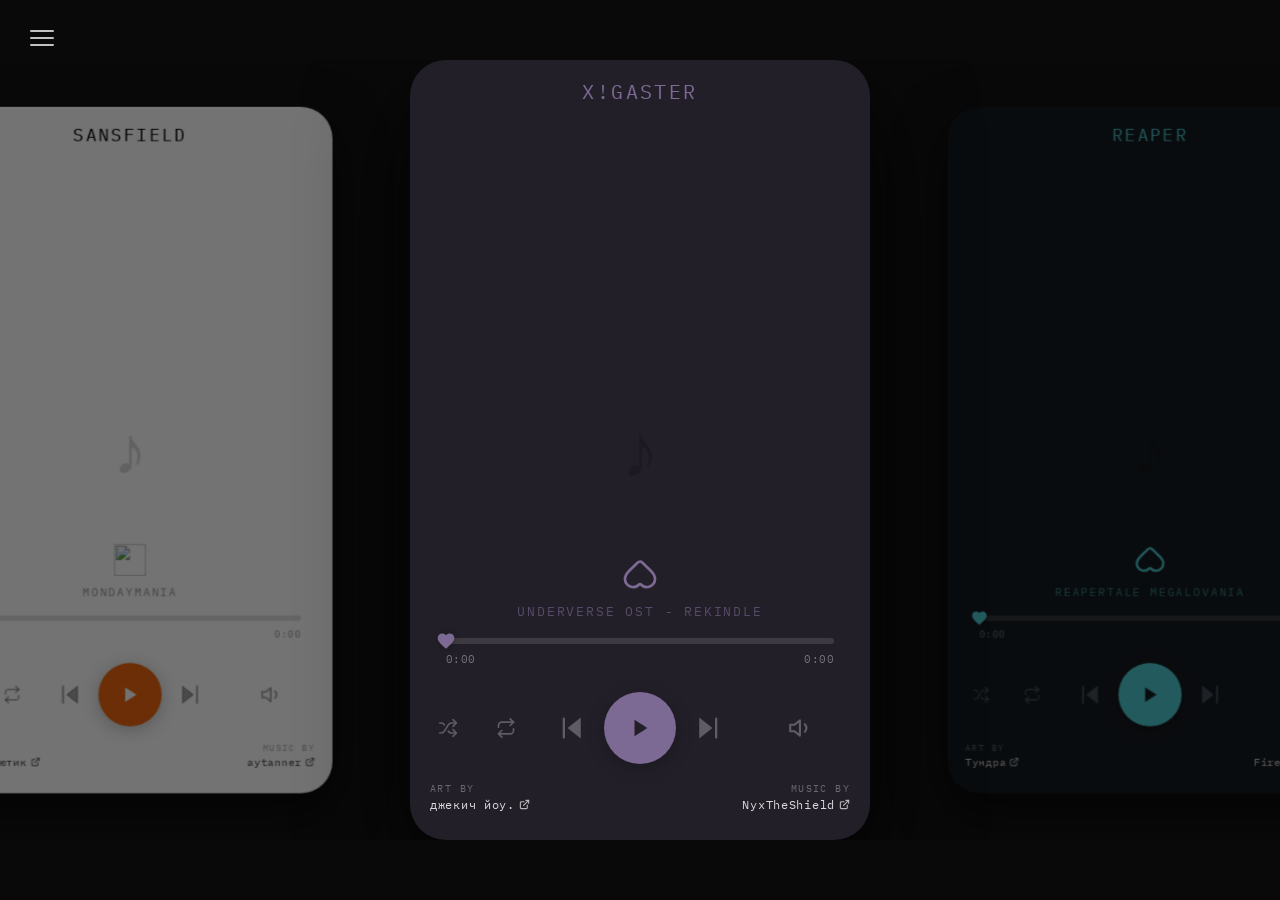
==== index.html @ 6d6ee274 "Add files via upload" ====
<!DOCTYPE html>
<html lang="ru">
<head>
  <meta charset="UTF-8"/>
  <meta name="viewport" content="width=device-width, initial-scale=1.0"/>
  <title>Player</title>
  <link href="https://fonts.googleapis.com/css2?family=DM+Serif+Display:ital@0;1&family=IBM+Plex+Mono:wght@300;400;500&display=swap" rel="stylesheet">
  <link rel="stylesheet" href="style.css"/>
</head>
<body>

<button class="burger-btn" id="menuBtn"><span></span><span></span><span></span></button>

  <div class="side-menu" id="sideMenu">
    <div class="menu-search">
      <svg viewBox="0 0 24 24" fill="none" stroke-width="2" stroke-linecap="round" stroke-linejoin="round">
        <circle cx="11" cy="11" r="8"/><line x1="21" y1="21" x2="16.65" y2="16.65"/>
      </svg>
      <input type="text" id="menuSearch" placeholder="Поиск треков..."/>
    </div>

    <!-- Список треков / результаты поиска -->
    <div class="menu-panel visible" id="panelAllTracks"></div>
    <div class="menu-panel" id="panelSearch"></div>

    <!-- Скрытые панели (не используются в новом дизайне меню) -->
    <div class="menu-panel" id="panelLiked" style="display:none"></div>
    <div class="menu-credits" id="panelCredits"></div>

    <!-- Кнопки внизу -->
    <div class="menu-bottom-btns">
      <a class="menu-bottom-btn" href="credits.html">
        <svg viewBox="0 0 24 24" fill="none" stroke="currentColor" stroke-width="1.8" stroke-linecap="round" stroke-linejoin="round">
          <circle cx="12" cy="12" r="10"/><line x1="12" y1="8" x2="12" y2="12"/><line x1="12" y1="16" x2="12.01" y2="16"/>
        </svg>
        Credits
      </a>
      <a class="menu-bottom-btn" id="menuJoinBtn" href="#">
        <svg viewBox="0 0 24 24" fill="none" stroke="currentColor" stroke-width="1.8" stroke-linecap="round" stroke-linejoin="round">
          <path d="M16 21v-2a4 4 0 0 0-4-4H6a4 4 0 0 0-4 4v2"/><circle cx="9" cy="7" r="4"/>
          <line x1="19" y1="8" x2="19" y2="14"/><line x1="22" y1="11" x2="16" y2="11"/>
        </svg>
        Join the project
      </a>
    </div>
  </div>

  <div class="bg-particles" id="particles"></div>

  <div class="carousel-wrap" id="carouselWrap">
    <div class="carousel-track" id="carouselTrack">
      <div class="side-card" id="prevCard"></div>
      <div class="side-card" id="ghostCard"></div>
      <div class="player-card" id="playerCard">
        <!-- Клип фона — скругляет углы, album-wrapper выходит за него -->
        <div class="card-clip" id="cardClip"></div>
        <div class="char-name" id="charName"></div>
        <div class="album-wrapper">
          <img id="coverImg" src="" alt=""/>
          <div class="default-cover" id="defaultCover">♪</div>
        </div>
        <div class="actions-row">
          <button class="heart-btn" id="heartBtn">
            <svg class="heart-svg" id="heartSvg" viewBox="0 0 24 24" xmlns="http://www.w3.org/2000/svg">
              <path id="heartPath" d="" fill="none" stroke-width="1.8" stroke-linejoin="round"/>
            </svg>
            <img class="heart-liked-img" id="heartLikedImg" src="" alt="" style="display:none; width:36px; height:36px; object-fit:contain;"/>
          </button>
        </div>
        <div class="track-title" id="trackTitle"></div>
        <div class="progress-section">
          <div class="progress-track" id="progressTrack">
            <div class="progress-fill" id="progressFill"></div>
            <div class="progress-thumb" id="progressThumb">
              <svg viewBox="0 0 24 24" id="thumbHeart">
                <path d="M12 21.35l-1.45-1.32C5.4 15.36 2 12.27 2 8.5 2 5.41 4.42 3 7.5 3c1.74 0 3.41.81 4.5 2.08C13.09 3.81 14.76 3 16.5 3 19.58 3 22 5.41 22 8.5c0 3.77-3.4 6.86-8.55 11.53L12 21.35z"/>
              </svg>
            </div>
          </div>
          <div class="time-row">
            <span class="time-label" id="currentTime">0:00</span>
            <span class="time-label" id="totalTime">0:00</span>
          </div>
        </div>
        <div class="controls-row">
          <div class="left-modes">
            <button class="mode-btn" id="shuffleBtn" title="Случайный порядок">
              <svg viewBox="0 0 24 24" fill="none" stroke-linecap="round" stroke-linejoin="round" stroke-width="2">
                <path d="m18 14 4 4-4 4"/><path d="m18 2 4 4-4 4"/>
                <path d="M2 18h1.973a4 4 0 0 0 3.3-1.7l5.454-8.6a4 4 0 0 1 3.3-1.7H22"/>
                <path d="M2 6h1.972a4 4 0 0 1 3.6 2.2"/>
                <path d="M22 18h-6.041a4 4 0 0 1-3.3-1.8l-.359-.45"/>
              </svg>
            </button>
            <button class="mode-btn" id="repeatBtn" title="Повтор трека">
              <svg viewBox="0 0 24 24" fill="none" stroke-linecap="round" stroke-linejoin="round" stroke-width="2">
                <polyline points="17 1 21 5 17 9"/>
                <path d="M3 11V9a4 4 0 0 1 4-4h14"/>
                <polyline points="7 23 3 19 7 15"/>
                <path d="M21 13v2a4 4 0 0 1-4 4H3"/>
              </svg>
            </button>
          </div>
          <button class="ctrl-btn" id="prevBtn">
            <svg class="skip-svg" viewBox="0 0 24 24">
              <polygon points="19,20 9,12 19,4"/>
              <line x1="5" y1="4" x2="5" y2="20" stroke-width="2" stroke-linecap="round"/>
            </svg>
          </button>
          <button class="ctrl-btn play-btn" id="playBtn">
            <svg id="playIcon" viewBox="0 0 24 24" width="22" height="22"><polygon points="6,3 20,12 6,21"/></svg>
            <div id="pauseIcon"><span></span><span></span></div>
          </button>
          <button class="ctrl-btn" id="nextBtn">
            <svg class="skip-svg" viewBox="0 0 24 24">
              <polygon points="5,4 15,12 5,20"/>
              <line x1="19" y1="4" x2="19" y2="20" stroke-width="2" stroke-linecap="round"/>
            </svg>
          </button>
          <button class="volume-btn" id="volumeBtn" title="Громкость">
            <svg id="volIcon" viewBox="0 0 24 24" fill="none" stroke-linecap="round" stroke-linejoin="round" stroke-width="2">
              <polygon points="11 5 6 9 2 9 2 15 6 15 11 19 11 5"/>
              <path id="volWave" d="M15.54 8.46a5 5 0 0 1 0 7.07"/>
            </svg>
            <div class="volume-popup" id="volumePopup">
              <input type="range" class="volume-slider" id="volumeSlider" min="0" max="1" step="0.02" value="1"/>
            </div>
          </button>
        </div>
        <div class="credits-row" id="creditsRow">
          <div class="credit-item">
            <span class="credit-label" id="artLabel">Art by</span>
            <a class="credit-link" id="artLink" href="#" target="_blank">
              <span id="artName"></span>
              <svg viewBox="0 0 24 24" fill="none" stroke="currentColor" stroke-width="2.5" stroke-linecap="round" stroke-linejoin="round">
                <path d="M18 13v6a2 2 0 0 1-2 2H5a2 2 0 0 1-2-2V8a2 2 0 0 1 2-2h6"/>
                <polyline points="15 3 21 3 21 9"/><line x1="10" y1="14" x2="21" y2="3"/>
              </svg>
            </a>
          </div>
          <div class="credit-item right">
            <span class="credit-label" id="musicLabel">Music by</span>
            <a class="credit-link" id="musicLink" href="#" target="_blank">
              <span id="musicName"></span>
              <svg viewBox="0 0 24 24" fill="none" stroke="currentColor" stroke-width="2.5" stroke-linecap="round" stroke-linejoin="round">
                <path d="M18 13v6a2 2 0 0 1-2 2H5a2 2 0 0 1-2-2V8a2 2 0 0 1 2-2h6"/>
                <polyline points="15 3 21 3 21 9"/><line x1="10" y1="14" x2="21" y2="3"/>
              </svg>
            </a>
          </div>
        </div>
      </div><!-- /.player-card -->
      <div class="side-card" id="nextCard"></div>
    </div>
  </div>

<audio id="audio"></audio>

<!-- Скрытые img для предзагрузки — браузер держит их в памяти постоянно -->
<div id="preloadContainer" style="display:none" aria-hidden="true">
  <img id="preload0"/><img id="preload1"/><img id="preload2"/><img id="preload3"/><img id="preload4"/>
</div>

<script src="tracks.js"></script>
<script src="player.js"></script>
</body>
</html>
---- style.css ----
*, *::before, *::after { box-sizing: border-box; margin: 0; padding: 0; }
    html, body {
      width: 100%; min-height: 100vh;
      background: #090909;
      display: flex; align-items: center; justify-content: center;
      font-family: 'IBM Plex Mono', monospace;
      overflow: hidden;
    }
    .carousel-wrap {
      position: relative; z-index: 10;
      display: flex; align-items: center; justify-content: center;
      width: 100vw;
      overflow: hidden;
    }
    .carousel-track {
      position: relative;
      width: 460px;
      height: 780px;
    }
    .player-card,
    .side-card {
      position: absolute;
      top: 0; left: 0;
      width: 460px;
      min-height: 780px;
      border-radius: 36px;
      /* overflow:visible чтобы album-wrapper мог выходить за бока */
      overflow: visible;
      padding: 0 36px 28px;
      display: flex; flex-direction: column; align-items: center;
      will-change: transform, filter, opacity;
      backface-visibility: hidden;
      -webkit-backface-visibility: hidden;
    }
    .player-card {
      z-index: 10;
      box-shadow: 0 40px 100px rgba(0,0,0,0.85);
    }
    .side-card {
      z-index: 1;
      box-shadow: 0 20px 60px rgba(0,0,0,0.6);
      pointer-events: auto;
      user-select: none;
      cursor: pointer;
    }

    /* Клип для скруглённых углов — охватывает всё кроме album-wrapper */
    .card-clip {
      position: absolute;
      inset: 0;
      border-radius: 36px;
      overflow: hidden;
      pointer-events: none;
      z-index: 0;
    }
    .bg-particles { position: fixed; inset: 0; pointer-events: none; z-index: 0; overflow: hidden; }
    .particle {
      position: absolute; border-radius: 50%;
      background: rgba(255,255,255,0.5); opacity: 0;
      animation: floatUp var(--dur,8s) ease-in-out var(--delay,0s) infinite;
    }
    @keyframes floatUp {
      0%   { opacity:0; transform:translateY(0) scale(1); }
      20%  { opacity:0.07; }
      80%  { opacity:0.03; }
      100% { opacity:0; transform:translateY(-100vh) scale(0.4); }
    }
    /* Картинка — абсолютный фон на всю карточку, выходит за бока на 24px */
    .album-wrapper {
      position: absolute;
      top: 0; bottom: 0;
      left: -30px; right: -30px;
      z-index: 0;
      pointer-events: none;
    }
    #coverImg { width: 100%; height: 100%; object-fit: cover; display: block; transition: opacity 0.4s ease; }
    .default-cover {
      width: 100%; height: 100%; position: absolute; inset: 0;
      display: flex; align-items: center; justify-content: center;
      font-size: 76px; opacity: 0.15; font-family: 'DM Serif Display', serif;
    }
    .actions-row {
      width: calc(100% + 72px); margin-left: -36px; margin-right: -36px;
      display: flex; justify-content: center; position: relative;
      margin-top: auto; margin-bottom: 10px; z-index: 2;
    }
    .char-name {
      width: calc(100% + 72px); margin-left: -36px; margin-right: -36px;
      text-align: center; padding: 18px 36px 0;
      font-family: 'IBM Plex Mono', monospace; font-size: 20px;
      letter-spacing: 0.12em; text-transform: uppercase; transition: none;
      position: relative; margin-bottom: -8px; z-index: 3;
    }
    .credits-row {
      width: calc(100% + 72px); margin-left: -36px; margin-right: -36px;
      display: flex; justify-content: space-between; align-items: flex-end;
      padding: 10px 20px 0; margin-top: 8px; position: relative; z-index: 1;
    }
    .credit-item { display: flex; flex-direction: column; gap: 2px; }
    .credit-item.right { align-items: flex-end; text-align: right; }
    .credit-label { font-size: 10px; letter-spacing: 0.14em; text-transform: uppercase; opacity: 0.65; }
    .credit-link {
      display: inline-flex; align-items: center; gap: 4px;
      font-size: 12px; letter-spacing: 0.06em; text-decoration: none;
      opacity: 0.9; transition: opacity 0.2s; cursor: pointer;
    }
    .credit-link:hover { opacity: 1; }
    .credit-link svg { width: 11px; height: 11px; flex-shrink: 0; opacity: 0.8; }
    .track-title {
      width: 100%; text-align: center; font-size: 13px;
      letter-spacing: 0.14em; text-transform: uppercase; margin-bottom: 18px;
      transition: none; white-space: nowrap; overflow: hidden; text-overflow: ellipsis;
      position: relative; z-index: 1;
    }
    .heart-btn {
      background: none; border: none; cursor: pointer; padding: 0;
      transition: transform 0.18s; display: flex; align-items: center; justify-content: center;
    }
    .heart-btn:hover  { transform: scale(1.18); }
    .heart-btn:active { transform: scale(0.88); }
    .heart-svg { width: 36px; height: 36px; display: block; transition: none; overflow: visible; }
    .heart-btn.liked { animation: heartPop 0.35s ease; }
    @keyframes heartPop {
      0%  { transform:scale(1); } 40% { transform:scale(1.45); }
      70% { transform:scale(0.87); } 100%{ transform:scale(1); }
    }
    .progress-section { width:100%; margin-bottom:26px; position: relative; z-index: 1; }
    .progress-track {
      width:100%; height:6px; border-radius:99px; position:relative; cursor:pointer;
      background: rgba(0,0,0,0.12);
    }
    .player-card.dark-card .progress-track { background: rgba(255,255,255,0.12); }
    .progress-fill { height:100%; width:0%; border-radius:99px; pointer-events:none; transition: width 0.08s linear; }
    .progress-thumb {
      position:absolute; top:50%; transform:translate(-50%,-50%);
      width:20px; height:20px; pointer-events:none;
      display:flex; align-items:center; justify-content:center; background: none !important;
    }
    .progress-thumb svg { width:20px; height:20px; filter: drop-shadow(0 1px 3px rgba(0,0,0,0.25)); }
    .time-row { display:flex; justify-content:space-between; margin-top:8px; }
    .time-label { font-size:11px; letter-spacing:0.04em; }
    .controls-row {
      display:flex; align-items:center; justify-content:center;
      gap:18px; width:100%; position: relative; z-index: 1;
    }
    .ctrl-btn {
      background:none; border:none; cursor:pointer;
      display:flex; align-items:center; justify-content:center; border-radius:50%;
    }
    .ctrl-btn:hover  { transform:scale(1.12); }
    .ctrl-btn:active { transform:scale(0.88); }
    .skip-svg { width:28px; height:28px; }
    .play-btn {
      width:72px; height:72px; border-radius:50%;
      display:flex; align-items:center; justify-content:center;
      box-shadow: 0 4px 18px rgba(0,0,0,0.22);
      transition: transform 0.18s, box-shadow 0.18s;
    }
    .play-btn:hover  { transform:scale(1.08); box-shadow:0 6px 26px rgba(0,0,0,0.35); }
    .play-btn:active { transform:scale(0.92); }
    #playIcon  { display:block; }
    #pauseIcon { display:none; align-items:center; justify-content:center; gap:6px; }
    #pauseIcon span { display:block; width:5px; height:22px; border-radius:2px; }
    .mode-btn {
      background:none; border:none; cursor:pointer;
      display:flex; align-items:center; justify-content:center;
      padding:4px; border-radius:50%; transition: transform 0.18s;
    }
    .mode-btn:hover  { transform:scale(1.15); }
    .mode-btn:active { transform:scale(0.88); }
    /* KEY: stroke transition on SVG enables smooth color animation during card movement */
    .mode-btn svg { width:20px; height:20px; transition: stroke 0.45s ease; }
    .left-modes {
      display:flex; align-items:center; gap:30px;
      position: absolute; left: 0; transform: translateX(-12px);
    }
    .volume-btn {
      background:none; border:none; cursor:pointer;
      display:flex; align-items:center; justify-content:center;
      padding:4px; border-radius:50%; transition:transform 0.18s;
      position: absolute; right: 16px;
    }
    .volume-btn:hover { transform:scale(1.15); }
    .volume-btn svg { width:26px; height:26px; }
    .volume-popup {
      position: absolute; bottom: calc(100% + 8px); left: 50%;
      transform: translateX(-50%) translateY(6px); width: 36px;
      padding: 14px 0 10px; background: var(--card-popup-bg, #ffffff);
      border: 1px solid var(--card-popup-border, rgba(0,0,0,0.15));
      border-radius: 20px; display: flex; flex-direction: column; align-items: center;
      opacity: 0; pointer-events: none; transition: opacity 0.18s, transform 0.18s;
      z-index: 50; box-shadow: 0 8px 32px rgba(0,0,0,0.18);
    }
    .volume-popup.vol-visible { opacity: 1; pointer-events: all; transform: translateX(-50%) translateY(0); }
    .volume-slider {
      -webkit-appearance: none; appearance: none;
      writing-mode: vertical-lr; direction: rtl;
      width: 4px; height: 80px; border-radius: 99px; outline: none; cursor: pointer;
      background: var(--vol-gradient, var(--card-popup-track, rgba(0,0,0,0.12)));
    }
    .volume-slider::-webkit-slider-thumb {
      -webkit-appearance: none; width: 13px; height: 13px; border-radius: 50%;
      background: var(--card-popup-thumb, #1a1a1a); cursor: pointer; transition: background 0.3s;
    }
    .volume-slider::-moz-range-thumb {
      width: 13px; height: 13px; border-radius: 50%; border: none;
      background: var(--card-popup-thumb, #1a1a1a); cursor: pointer;
    }

.carousel-wrap { transition: margin-left 0.4s cubic-bezier(0.16,1,0.3,1); }
    body.menu-open .carousel-wrap { margin-left: clamp(360px, 34vw, 500px); }
    .burger-btn {
      position: fixed; top: 24px; left: 24px; z-index: 200;
      background: none; border: none; cursor: pointer;
      display: flex; flex-direction: column; justify-content: center;
      gap: 5px; padding: 6px; transition: opacity 0.2s;
    }
    .burger-btn:hover { opacity: 0.6; }
    .burger-btn span {
      display: block; width: 24px; height: 2px;
      background: rgba(255,255,255,0.75); border-radius: 2px;
      transition: transform 0.3s ease, opacity 0.3s ease; transform-origin: center;
    }
    body.menu-open .burger-btn span:nth-child(1) { transform: translateY(7px) rotate(45deg); }
    body.menu-open .burger-btn span:nth-child(2) { opacity: 0; transform: scaleX(0); }
    body.menu-open .burger-btn span:nth-child(3) { transform: translateY(-7px) rotate(-45deg); }
    .side-menu {
      position: fixed; top: 0; left: 0;
      width: clamp(360px, 34vw, 500px); height: 100vh;
      background: rgba(12,12,12,0.97); backdrop-filter: blur(20px);
      border-right: 1px solid rgba(255,255,255,0.06); z-index: 150;
      transform: translateX(-100%); transition: transform 0.4s cubic-bezier(0.16,1,0.3,1);
      display: flex; flex-direction: column; padding: 80px 28px 36px; gap: 0;
    }
    body.menu-open .side-menu { transform: translateX(0); }
    .menu-search {
      display: flex; align-items: center; gap: 10px;
      background: rgba(255,255,255,0.06); border: 1px solid rgba(255,255,255,0.08);
      border-radius: 12px; padding: 10px 14px; margin-bottom: 28px;
    }
    .menu-search svg { width:14px; height:14px; stroke:rgba(255,255,255,0.35); flex-shrink:0; }
    .menu-search input {
      background: none; border: none; outline: none; color: rgba(255,255,255,0.8);
      font-family: 'IBM Plex Mono', monospace; font-size: 14px; letter-spacing: 0.04em; width: 100%;
    }
    .menu-search input::placeholder { color: rgba(255,255,255,0.25); }
    .menu-panel { display: none; flex-direction: column; gap: 4px; margin-top: 12px; overflow-y: auto; flex: 1; min-height: 0; }
    .menu-panel.visible { display: flex; }
    .menu-track-item {
      display: flex; align-items: center; gap: 12px;
      padding: 8px 10px; border-radius: 10px; cursor: pointer;
      transition: background 0.15s, box-shadow 0.15s;
      border: 1px solid transparent;
    }
    .menu-track-item:hover { background: rgba(255,255,255,0.05); }
    .menu-track-item.active-track {
      background: rgba(255,255,255,0.09);
      border-color: rgba(255,255,255,0.25);
      box-shadow: 0 0 12px rgba(255,255,255,0.08);
    }
    /* Квадратная обложка */
    .mti-cover {
      width: 56px; height: 56px; flex-shrink: 0;
      border-radius: 8px; overflow: hidden; background: rgba(255,255,255,0.06);
    }
    .mti-cover img { width: 100%; height: 100%; object-fit: cover; object-position: center 18%; display: block; transform: scale(1.32); transform-origin: center 22%; }
    /* Две колонки текста */
    .mti-info { flex: 1; min-width: 0; display: flex; gap: 8px; align-items: center; }
    .mti-col { flex: 1; min-width: 0; display: flex; flex-direction: column; gap: 2px; }
    .mti-title  { font-size: 13px; color: rgba(255,255,255,0.85); white-space: nowrap; overflow: hidden; text-overflow: ellipsis; }
    .mti-music  { font-size: 11px; color: rgba(255,255,255,0.35); white-space: nowrap; overflow: hidden; text-overflow: ellipsis; letter-spacing: 0.02em; }
    .mti-char   { font-size: 13px; color: rgba(255,255,255,0.85); white-space: nowrap; overflow: hidden; text-overflow: ellipsis; text-align: right; }
    .mti-artist { font-size: 11px; color: rgba(255,255,255,0.35); white-space: nowrap; overflow: hidden; text-overflow: ellipsis; letter-spacing: 0.02em; text-align: right; }
    /* Лайк */
    .mti-heart { flex-shrink: 0; width: 28px; display: flex; align-items: center; justify-content: center; }
    .mti-heart img { width: 22px; height: 22px; object-fit: contain; }
    .mti-heart svg { width: 20px; height: 20px; overflow: visible; }
    .menu-track-item.active-track .mti-title { color: #fff; }
    .menu-track-item.active-track .mti-char  { color: #fff; }
    .menu-credits { display: none; flex-direction: column; gap: 16px; margin-top: 12px; overflow-y: auto; flex: 1; min-height: 0; }
    .menu-credits.visible { display: flex; }
    .menu-credit-entry { padding: 10px 12px; border-radius: 10px; background: rgba(255,255,255,0.04); }
    .mce-char { font-size: 12px; color: rgba(255,255,255,0.8); margin-bottom: 6px; letter-spacing:0.06em; }
    .mce-row { display:flex; justify-content:space-between; align-items:center; }
    .mce-label { font-size: 9px; color: rgba(255,255,255,0.3); letter-spacing:0.12em; text-transform:uppercase; }
    .mce-link { font-size: 11px; color: rgba(255,255,255,0.6); text-decoration:none; display:flex; align-items:center; gap:4px; transition:color 0.15s; }
    .mce-link:hover { color: rgba(255,255,255,0.95); }
    .mce-link svg { width:9px; height:9px; stroke:currentColor; fill:none; stroke-width:2; }
    .menu-empty { font-size: 14px; color: rgba(255,255,255,0.2); text-align:center; padding: 20px 0; letter-spacing:0.06em; }
    /* Нижние кнопки меню */
    .menu-bottom-btns {
      display: flex; flex-direction: column; gap: 8px;
      padding-top: 16px; border-top: 1px solid rgba(255,255,255,0.06);
      margin-top: 8px; flex-shrink: 0;
    }
    .menu-bottom-btn {
      display: flex; align-items: center; gap: 10px;
      background: none; border: 1px solid rgba(100,220,255,0.45); border-radius: 10px;
      padding: 10px 14px; color: rgba(255,255,255,0.6);
      font-family: 'IBM Plex Mono', monospace; font-size: 14px; letter-spacing: 0.04em;
      cursor: pointer; text-decoration: none;
      transition: background 0.15s, border-color 0.15s, color 0.15s;
    }
    .menu-bottom-btn svg { width:15px; height:15px; flex-shrink:0; }
    .menu-bottom-btn:hover { background: rgba(100,220,255,0.1); border-color: rgba(100,220,255,0.8); color: rgba(255,255,255,0.9); }
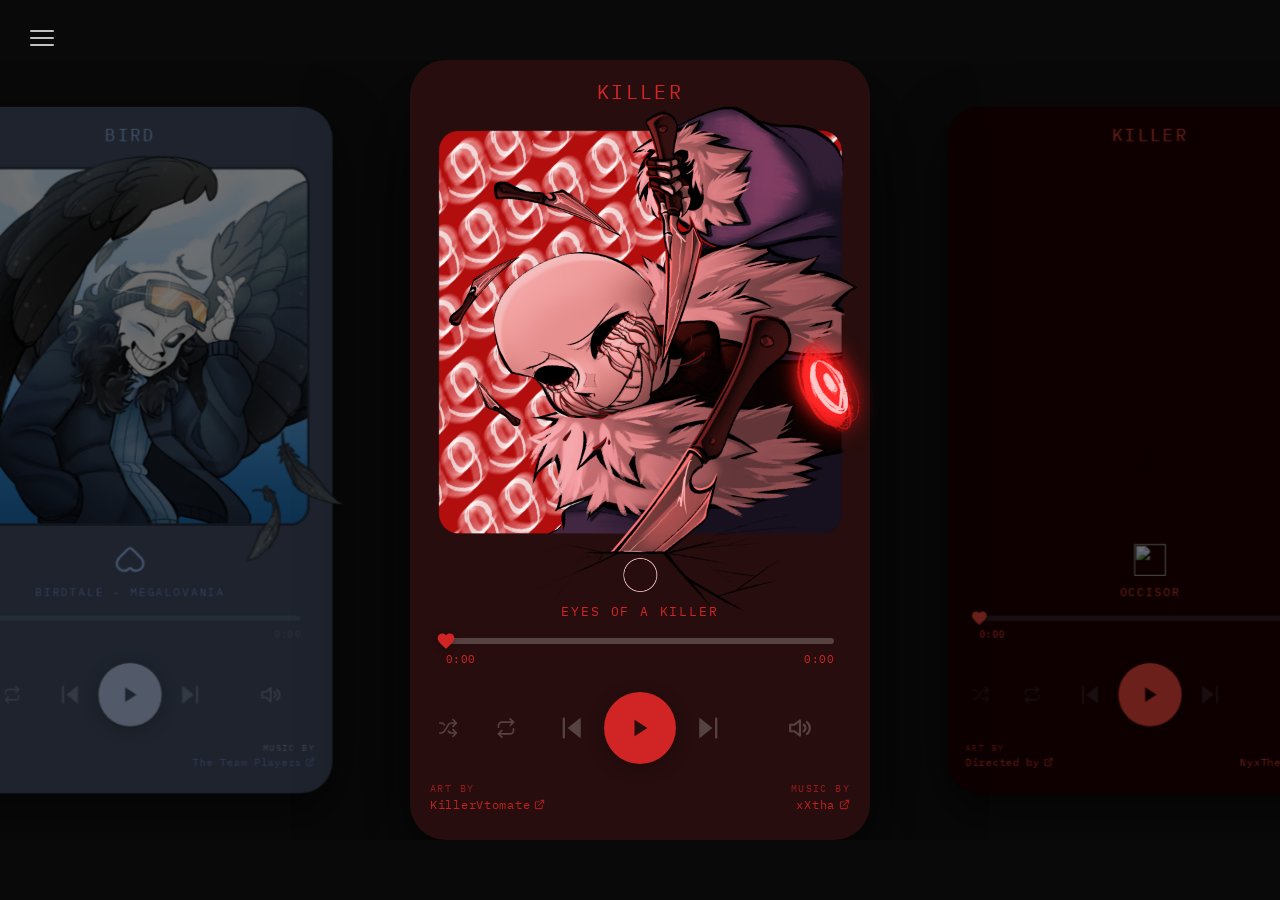
==== commit 45b3c299: "Add files via upload" ====
--- a/index.html
+++ b/index.html
@@ -119,8 +119,12 @@
           </button>
           <button class="volume-btn" id="volumeBtn" title="Громкость">
             <svg id="volIcon" viewBox="0 0 24 24" fill="none" stroke-linecap="round" stroke-linejoin="round" stroke-width="2">
+              <!-- Динамик — всегда виден -->
               <polygon points="11 5 6 9 2 9 2 15 6 15 11 19 11 5"/>
-              <path id="volWave" d="M15.54 8.46a5 5 0 0 1 0 7.07"/>
+              <!-- Малая дуга — тихо (>0) -->
+              <path id="volWave1" d="M14.5 9a3.5 3.5 0 0 1 0 6"/>
+              <!-- Большая дуга — громко (>0.5) -->
+              <path id="volWave2" d="M17.5 6.5a7 7 0 0 1 0 11"/>
             </svg>
             <div class="volume-popup" id="volumePopup">
               <input type="range" class="volume-slider" id="volumeSlider" min="0" max="1" step="0.02" value="1"/>
--- a/style.css
+++ b/style.css
@@ -1,4 +1,4 @@
-*, *::before, *::after { box-sizing: border-box; margin: 0; padding: 0; }
+*, *::before, *::after { box-sizing: border-box; margin: 0; padding: 0; user-select: none; -webkit-user-select: none; }
     html, body {
       width: 100%; min-height: 100vh;
       background: #090909;
@@ -242,6 +242,7 @@
     .menu-search input {
       background: none; border: none; outline: none; color: rgba(255,255,255,0.8);
       font-family: 'IBM Plex Mono', monospace; font-size: 14px; letter-spacing: 0.04em; width: 100%;
+      user-select: text; -webkit-user-select: text;
     }
     .menu-search input::placeholder { color: rgba(255,255,255,0.25); }
     .menu-panel { display: none; flex-direction: column; gap: 4px; margin-top: 12px; overflow-y: auto; flex: 1; min-height: 0; }
